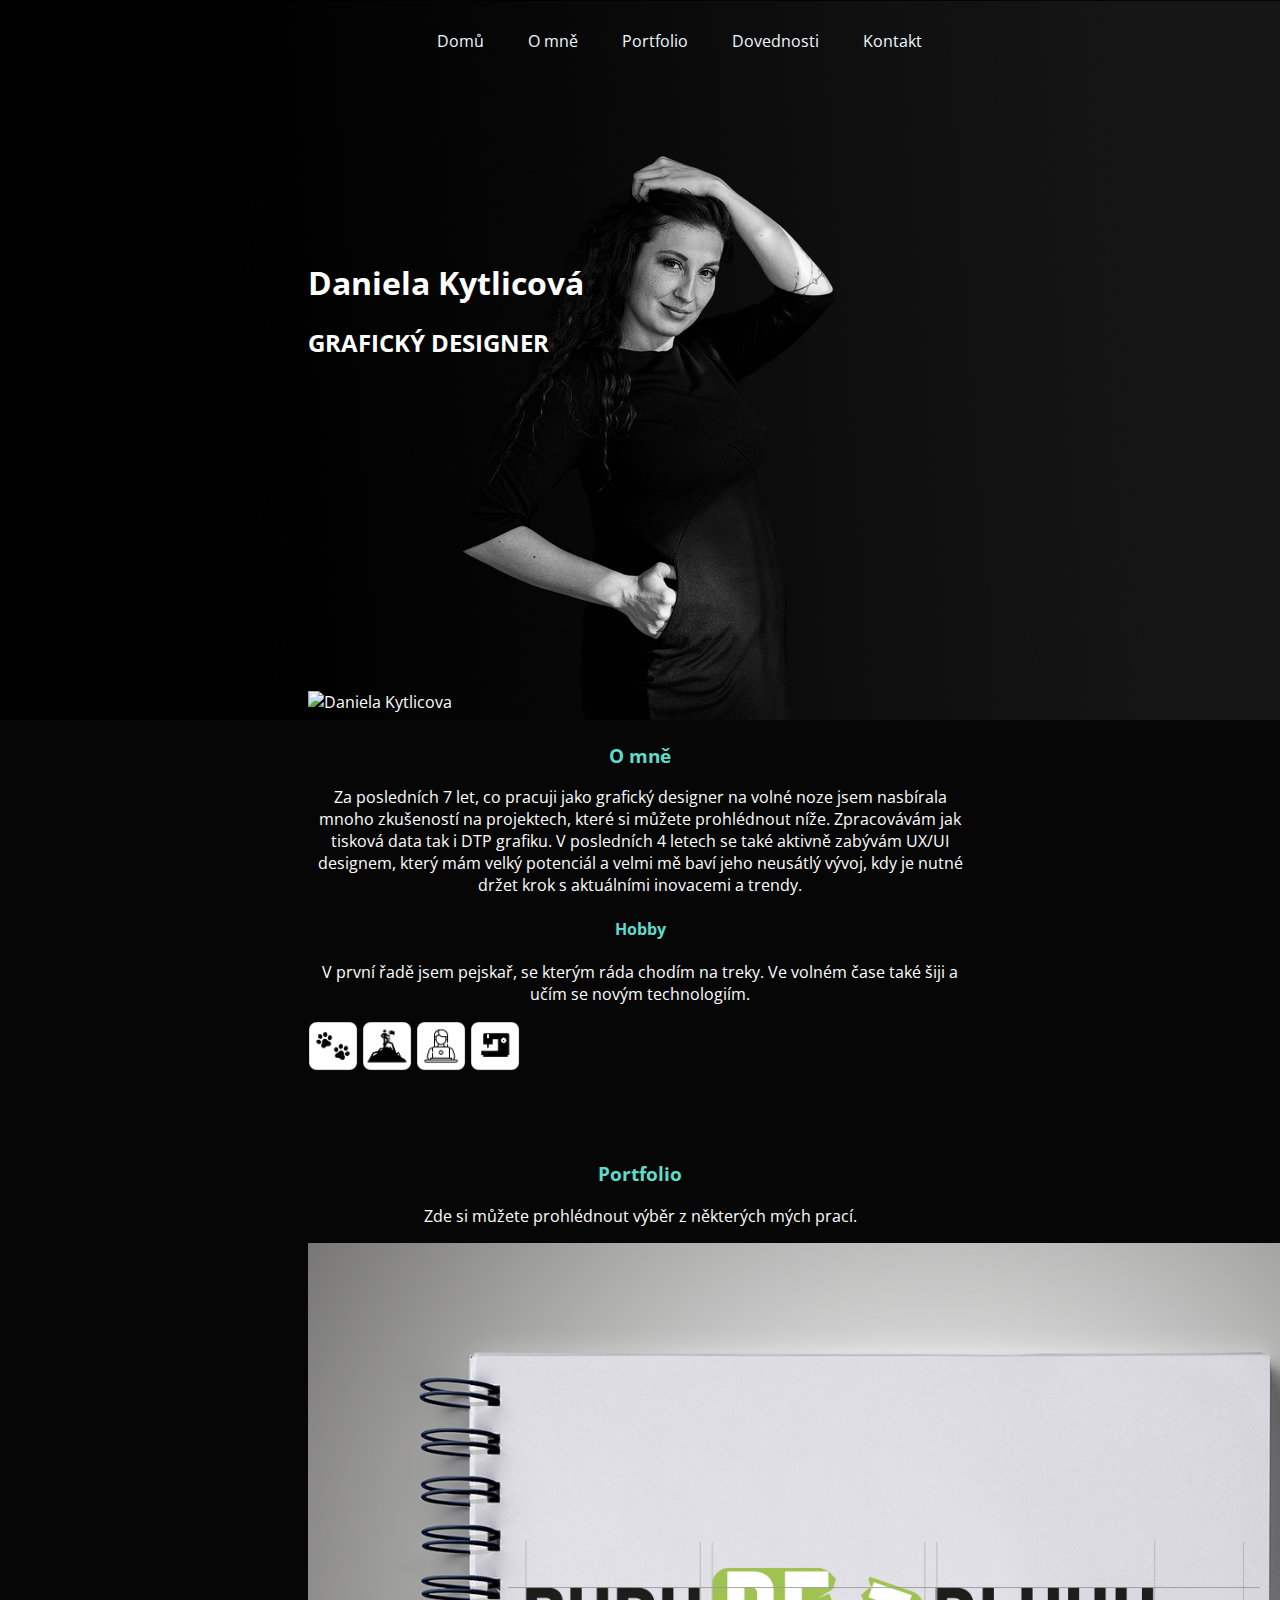
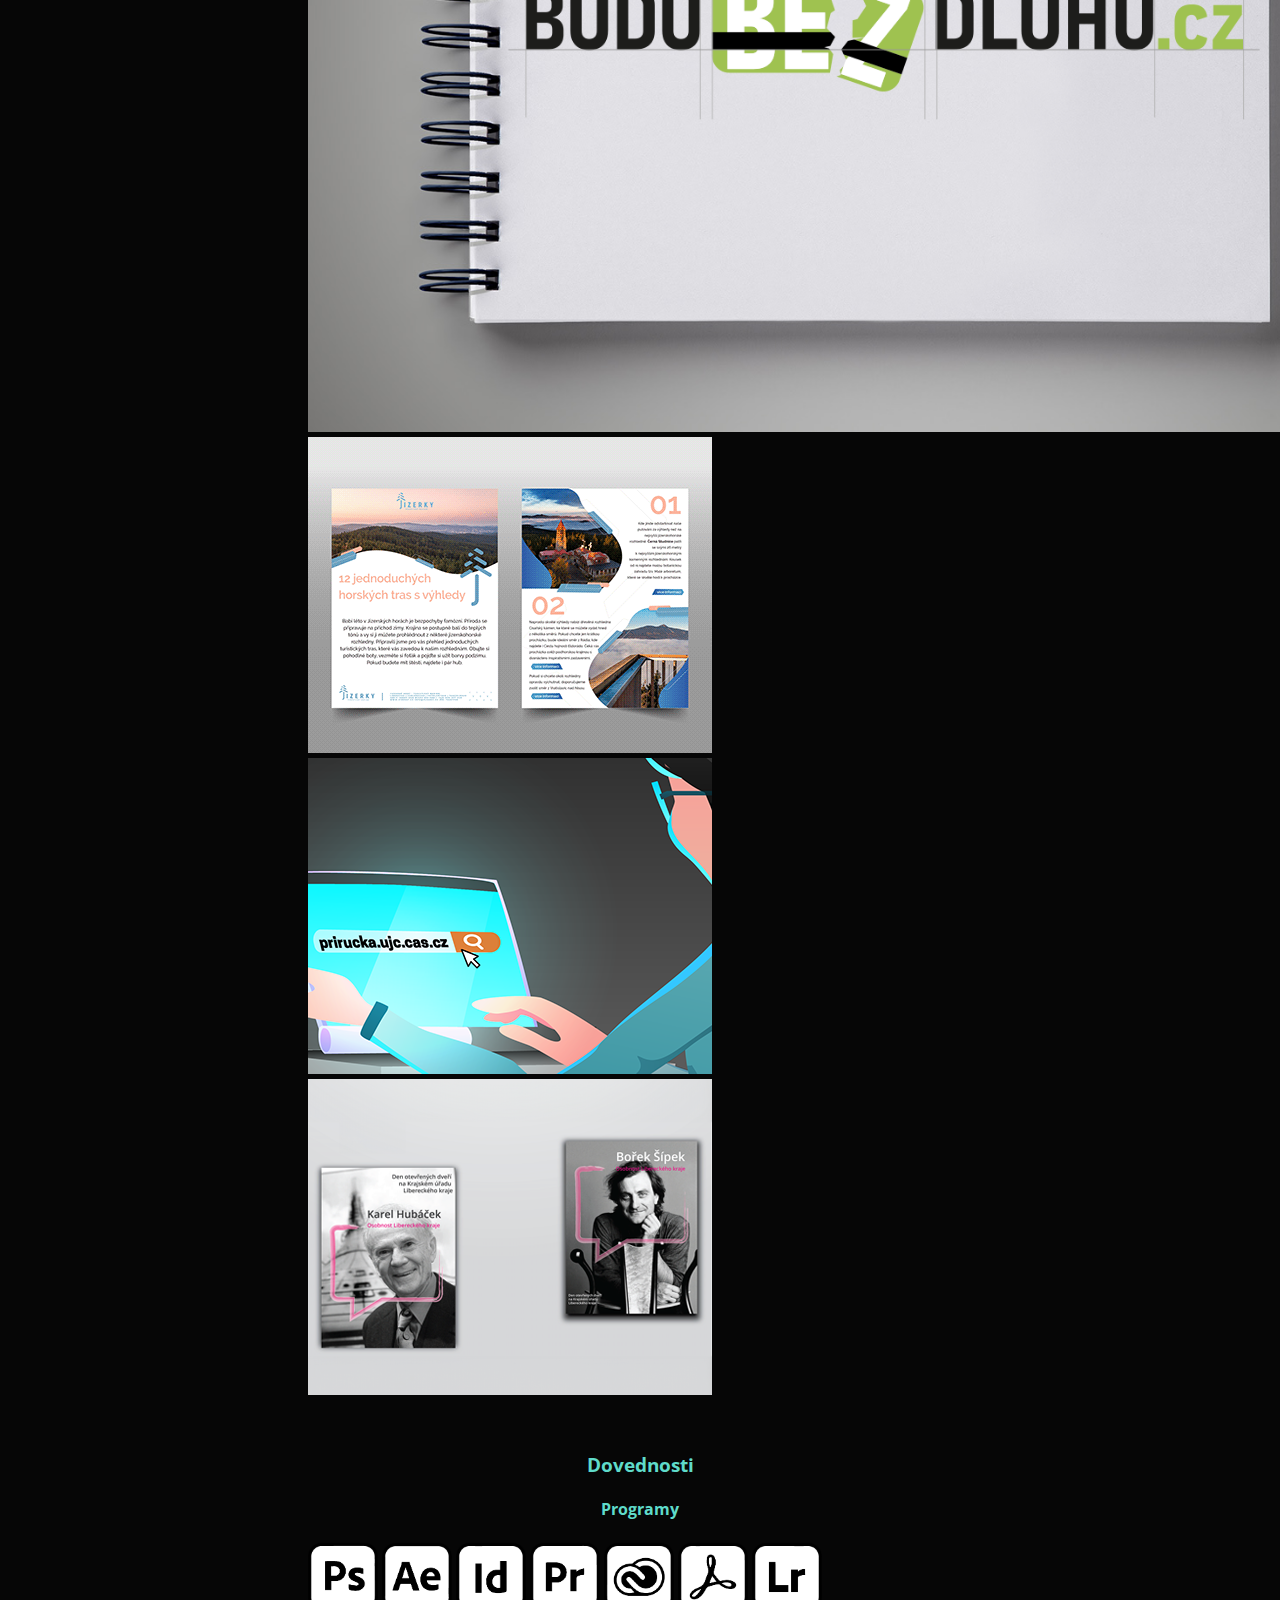
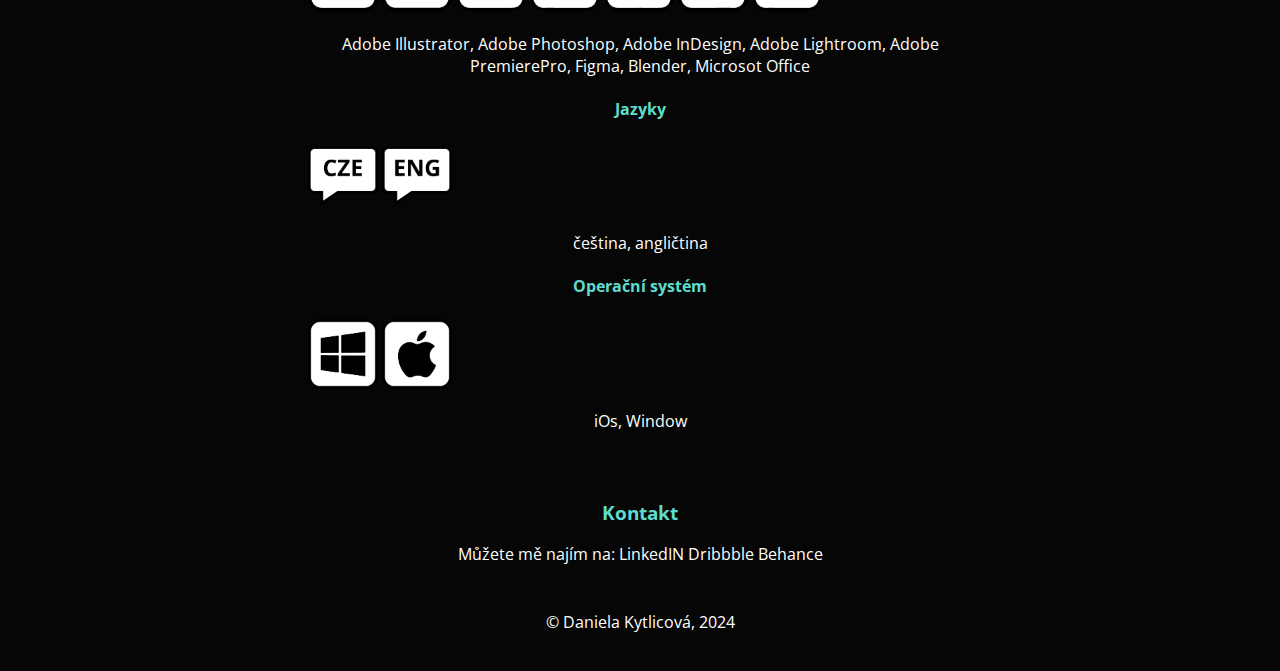
==== index.html @ 66c9d58a "vychozi projekt" ====
<!DOCTYPE html>
<html lang="en">
<head>
    <meta charset="UTF-8">
    <meta name="viewport" content="width=device-width, initial-scale=1.0">
    <title>Document</title>
    
<link rel="preconnect" href="https://fonts.googleapis.com">
<link rel="preconnect" href="https://fonts.gstatic.com" crossorigin>
<link href="https://fonts.googleapis.com/css2?family=Open+Sans:ital,wght@0,300..800;1,300..800&display=swap" rel="stylesheet">

    <link rel="stylesheet" href="style.css">
</head>
<body>
  
    <!--Menu-->
   <ul class="menu"> 
    <li><a href="domu">Domů </a></li> 
    <li><a href="omne">O mně</a></li> 
    <li><a href="portfolio">Portfolio</a></li> 
    <li><a href="dovednosti">Dovednosti</a></li>
    <li><a href="Kontakt">Kontakt</a></li>
</ul>
    <!--Odkazy
    <ul class="odkazy">
        <li><a href="https://www.dribbble.com/Vanilka"><img src="icony/dribbble.png" alt="icon dribbble"></a></li>
        <li><a href="https://www.linkedin.com/in/daniela-kytlicov%C3%A1-56506b101/"><img src="icony/linkedin.png" alt="icon Behance"></a></li>
        <li><a href="https://www.behance.net/Vanilie"><img src="icony/Behance.png" alt="icon Behance"></a></li>
    </ul>
-->
    <section class="domu">
    <h1>Daniela Kytlicová <br> </h1>
    <h2>GRAFICKÝ DESIGNER</h2>
</section>

    <!--O mně --> 
    <img class="foto-omne" src="obrazky/Portfolio foto.png" alt="Daniela Kytlicova">
    <section id="omne" class="omne">

    <h3>O mně</h3>
    <p>Za posledních 7 let, co pracuji jako grafický designer na volné noze jsem nasbírala mnoho zkušeností na projektech, které si můžete prohlédnout níže. Zpracovávám jak tisková data tak i DTP grafiku. V posledních 4 letech se také aktivně zabývám UX/UI designem, který mám velký potenciál a velmi mě baví jeho neusátlý vývoj,
    kdy je nutné držet krok s aktuálními inovacemi a trendy.</p>

    <h4>Hobby</h4>
    
    <p>V první řadě jsem pejskař, se kterým 
    ráda chodím na treky. Ve volném čase
    také šiji a učím se novým technologiím.</p>
    <img src="icony/dog.png" alt="icon dog paw">
    <img src="icony/advenrue.png" alt="icon adventure">
    <img src="icony/software.png" alt="icon pc working">
    <img src="icony/sew.png" alt="icon sewing">

</section>

    <!--Portfolio-->
    <section id="portfolio" class="portfolio">
    <h3>Portfolio</h3>
    <p>Zde si můžete prohlédnout výběr z některých mých prací. </p>
    <img class="budubezdluhu" src="obrazky/Portfolio (1).png" alt="Budu bez dluhu">
    <img src="obrazky/Portfolio (2).png" alt="Jizerky">
    <img src="obrazky/Portfolio (3).png" alt="Digitalni illustrace">
    <img src="obrazky/Portfolio (4).png" alt="krajské slavnosti libereckeho kraje">
</section>

    

    <!--Dovednosti-->
    <section id="dovednosti" class="dovednosti">  
    <h3>Dovednosti</h3>
    
    <h4>Programy</h4>
    <img src="icony/ADOBE ICONS-BW-09.png" alt="adobe icon">
    <img src="icony/ADOBE ICONS-BW-11.png" alt="adobe icon">
    <img src="icony/ADOBE ICONS-BW-12.png" alt="adobe icon">
    <img src="icony/ADOBE ICONS-BW-13.png" alt="adobe icon">
    <img src="icony/ADOBE ICONS-BW-14.png" alt="adobe icon">
    <img src="icony/ADOBE ICONS-BW-15.png" alt="adobe icon">
    <img src="icony/ADOBE ICONS-BW-16.png" alt="adobe icon">
 

    <p>Adobe Illustrator, Adobe Photoshop,
    Adobe InDesign, Adobe Lightroom, 
    Adobe PremierePro, Figma, Blender,
    Microsot Office</p>
    
    <h4>Jazyky</h4>
    <img src="icony/CZE.png" alt="icon CZ">
    <img src="icony/ENG.png" alt="icon ENG">
    <p>čeština, angličtina</p>
    
    <h4>Operační systém</h4>
    <img src="icony/microsoft.png" alt="icon microsoft">
    <img src="icony/ios.png" alt="icon iOS">
    <p>iOs, Window</p>
</section>   


    <section id="kontakt" class="kontakt">
    <h3>Kontakt</h3>
    <p>Můžete mě najím na: 
    
    LinkedIN Dribbble Behance </p>
</section>

<footer class="foter"> © Daniela Kytlicová, 2024 </footer>

</body>
</html>
---- style.css ----
body {
    color: white;
    background-color: #060606;
    background-image: url(obrazky/BCG.png);
    background-size: contain;
    background-repeat: no-repeat;
    font-family: "Open Sans", sans-serif;
    padding: 0 300px;
}
.menu li {
    display: inline-block;
 }
 .menu {
    text-align: right;
    padding: 10px;
    margin: 20px;

 }
 .menu a {
    color: aliceblue;
    text-decoration: none;
    padding: 20px;
 }
 p {
    text-align: center;
 }
/* .odkazy {
    margin-left: 0%;
 }
 .odkazy img {
    display: inline-block;
    width: 30px;
 }*/

 h1 {
    text-align: left;
 }
 .domu {
    margin: 30% 0 50% 0%;
 }
 h3,
 h4 {
    text-align: center;
    color: #5FDBCA;
 }

 .foto-omne {
    width: 300px;
    float: left
 }

 .omne {
    padding-top: 5%;
 }
 .omne img {
    width: 50px;

 }

 .portfolio {
    padding-top: 10%;
    clear: left;
 }

 .budubezdluhu {
    width: 1220px;
 }
 .dovednosti {
    padding-top: 5%;
 }
 .dovednosti img {
    width: 70px;
 }
 .kontakt {
    padding-top: 5%;
 }

 .foter {
    padding: 30px;
    text-align: center;
 }
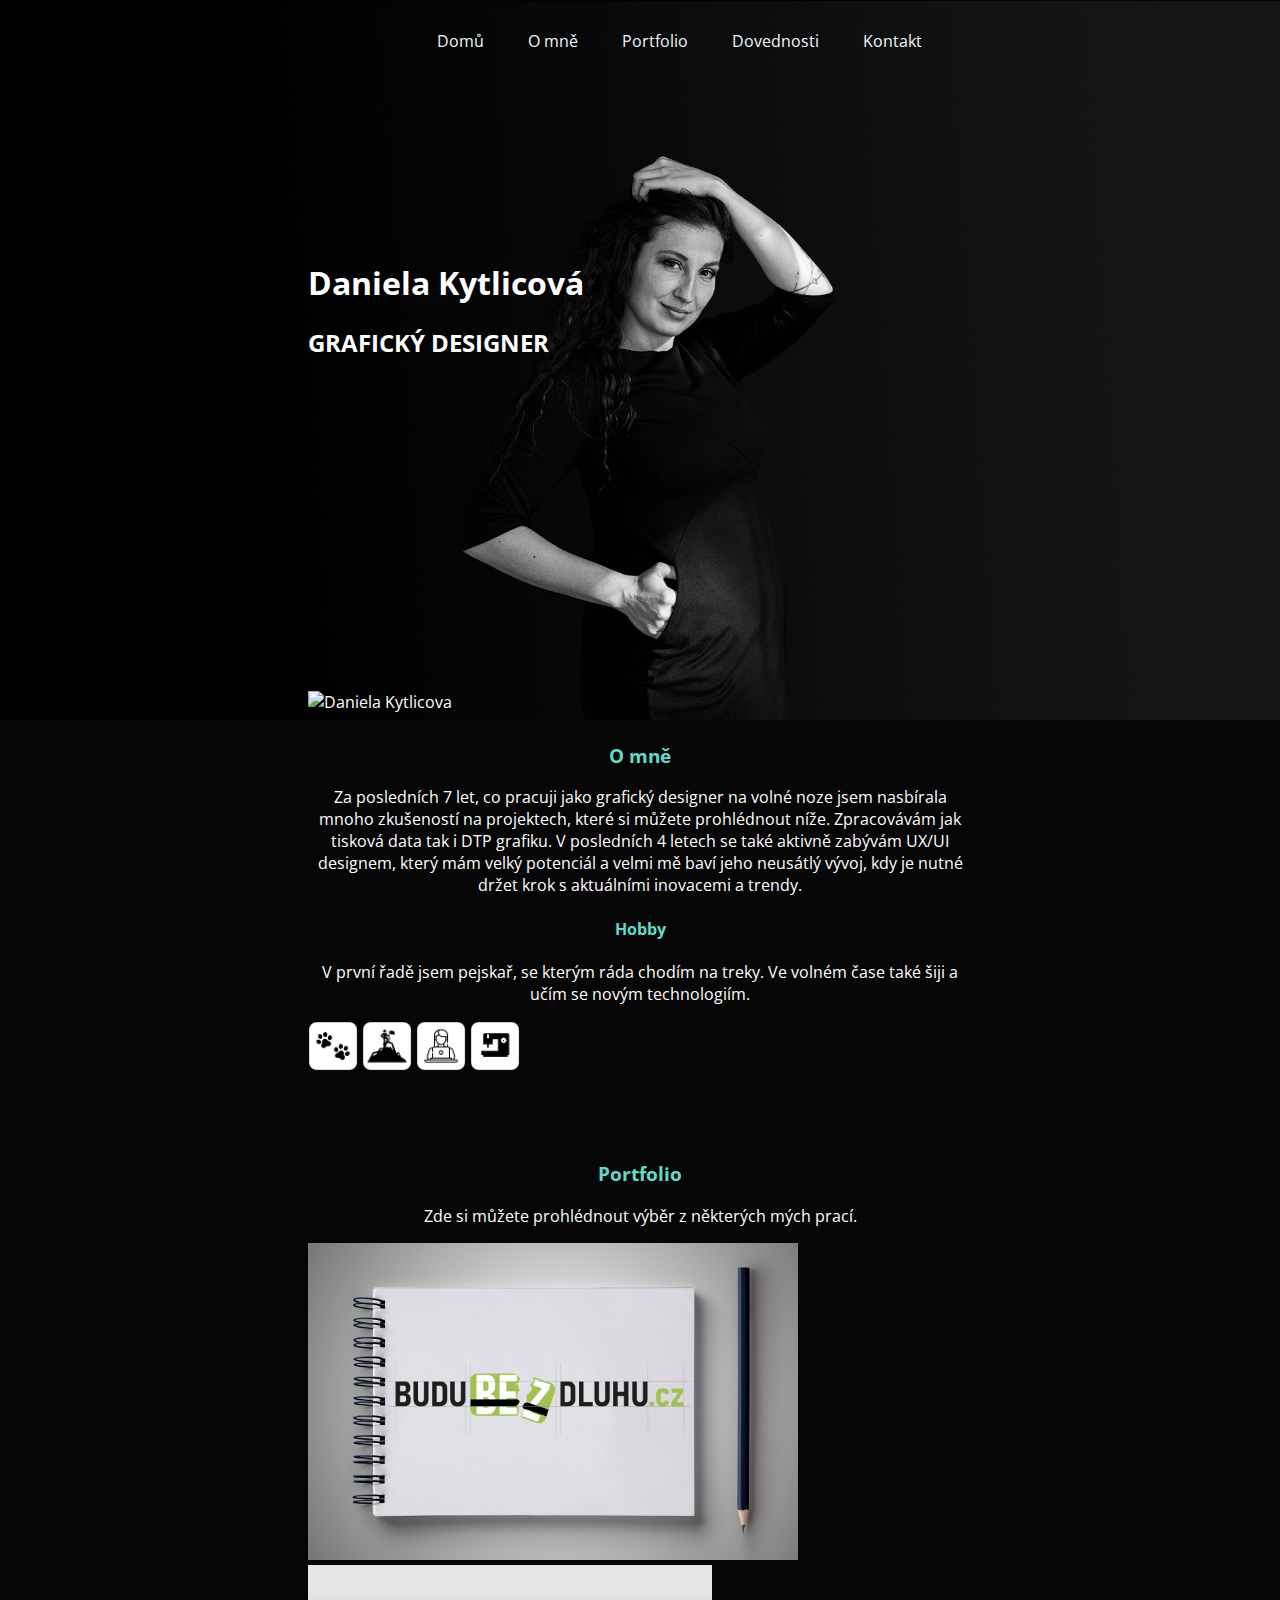
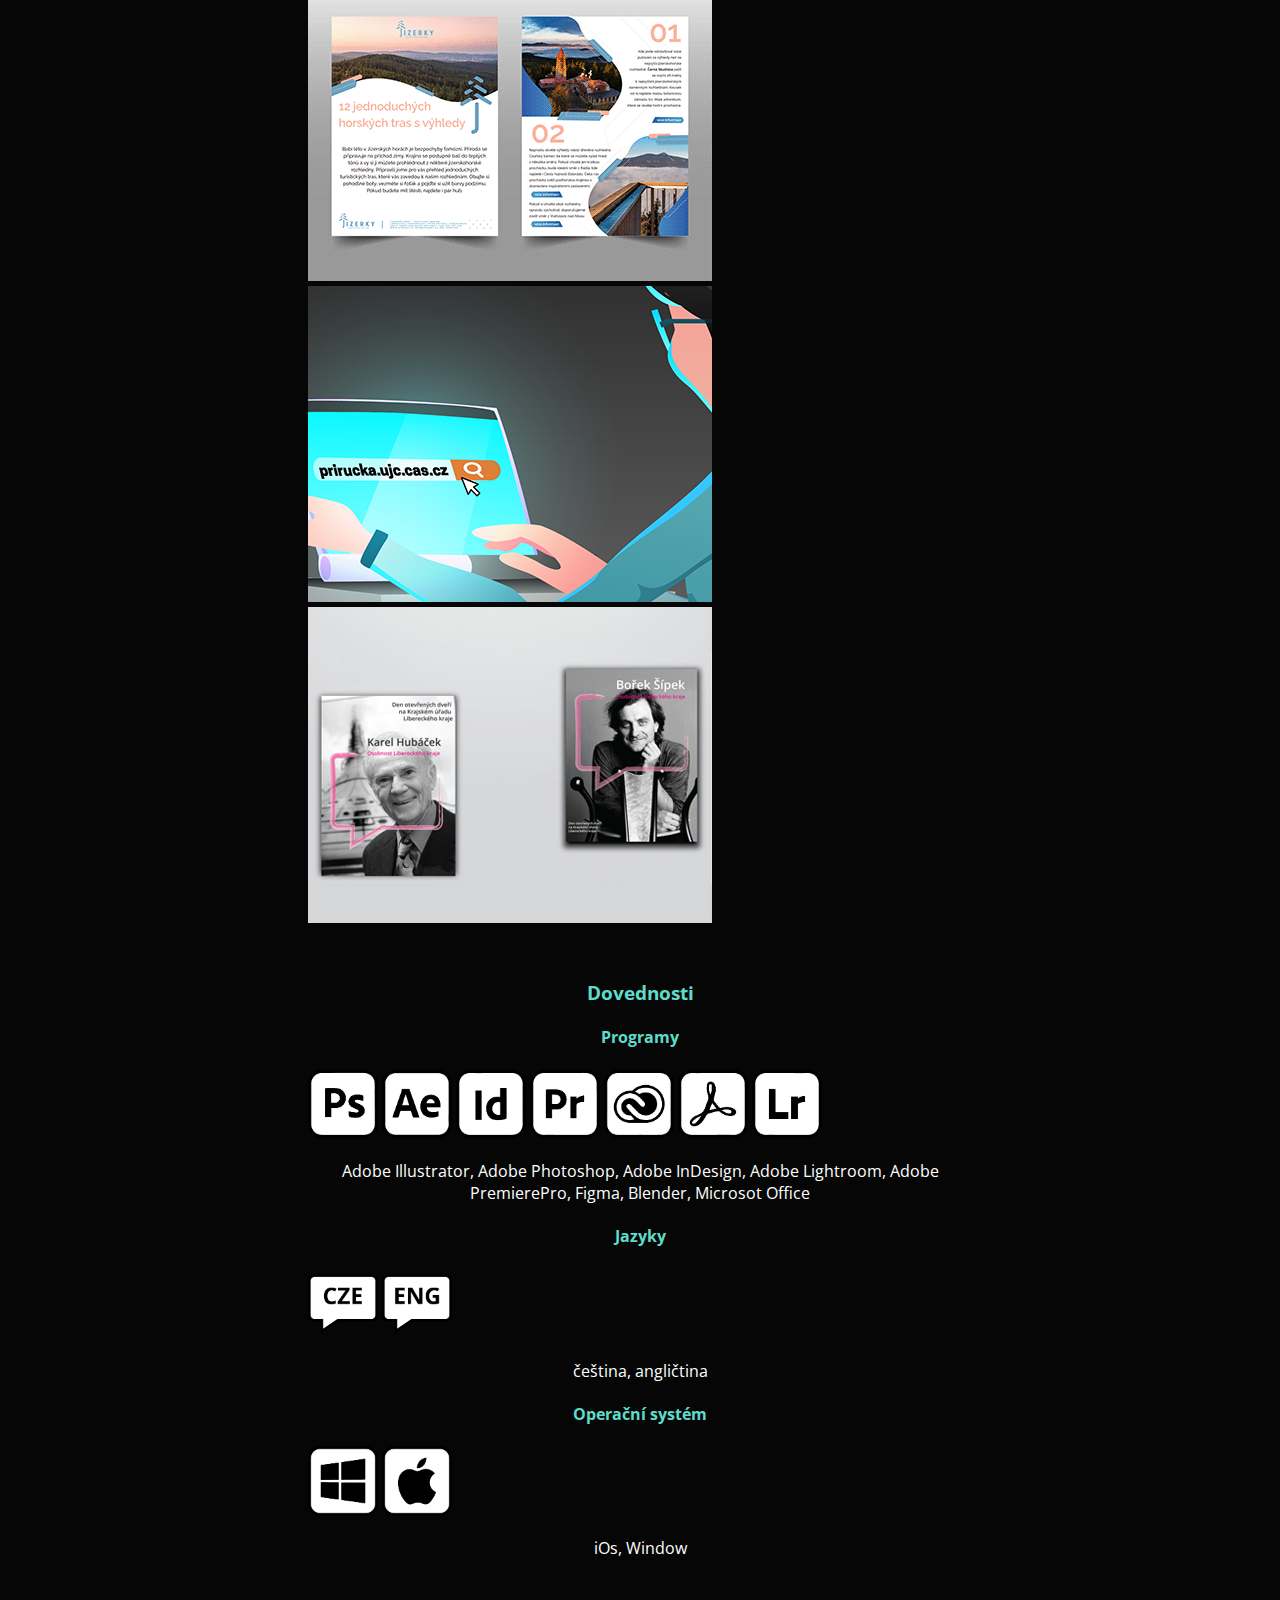
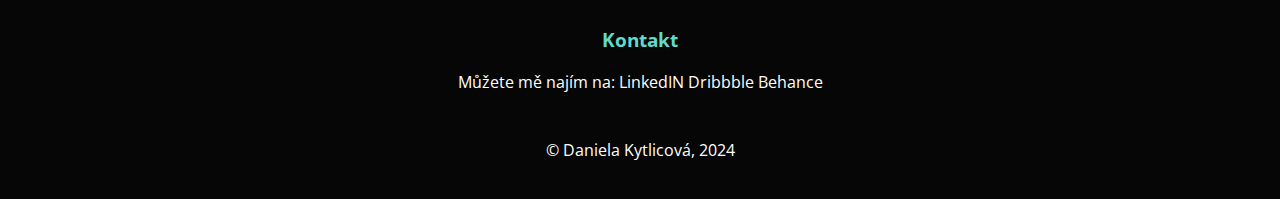
==== commit b508c100: "Aktualizace" ====
--- a/index.html
+++ b/index.html
@@ -3,7 +3,7 @@
 <head>
     <meta charset="UTF-8">
     <meta name="viewport" content="width=device-width, initial-scale=1.0">
-    <title>Document</title>
+    <title>Daniela Kytlicová</title>
     
 <link rel="preconnect" href="https://fonts.googleapis.com">
 <link rel="preconnect" href="https://fonts.gstatic.com" crossorigin>
--- a/style.css
+++ b/style.css
@@ -63,7 +63,7 @@
  }
 
  .budubezdluhu {
-    width: 1220px;
+    width: 490px;
  }
  .dovednosti {
     padding-top: 5%;
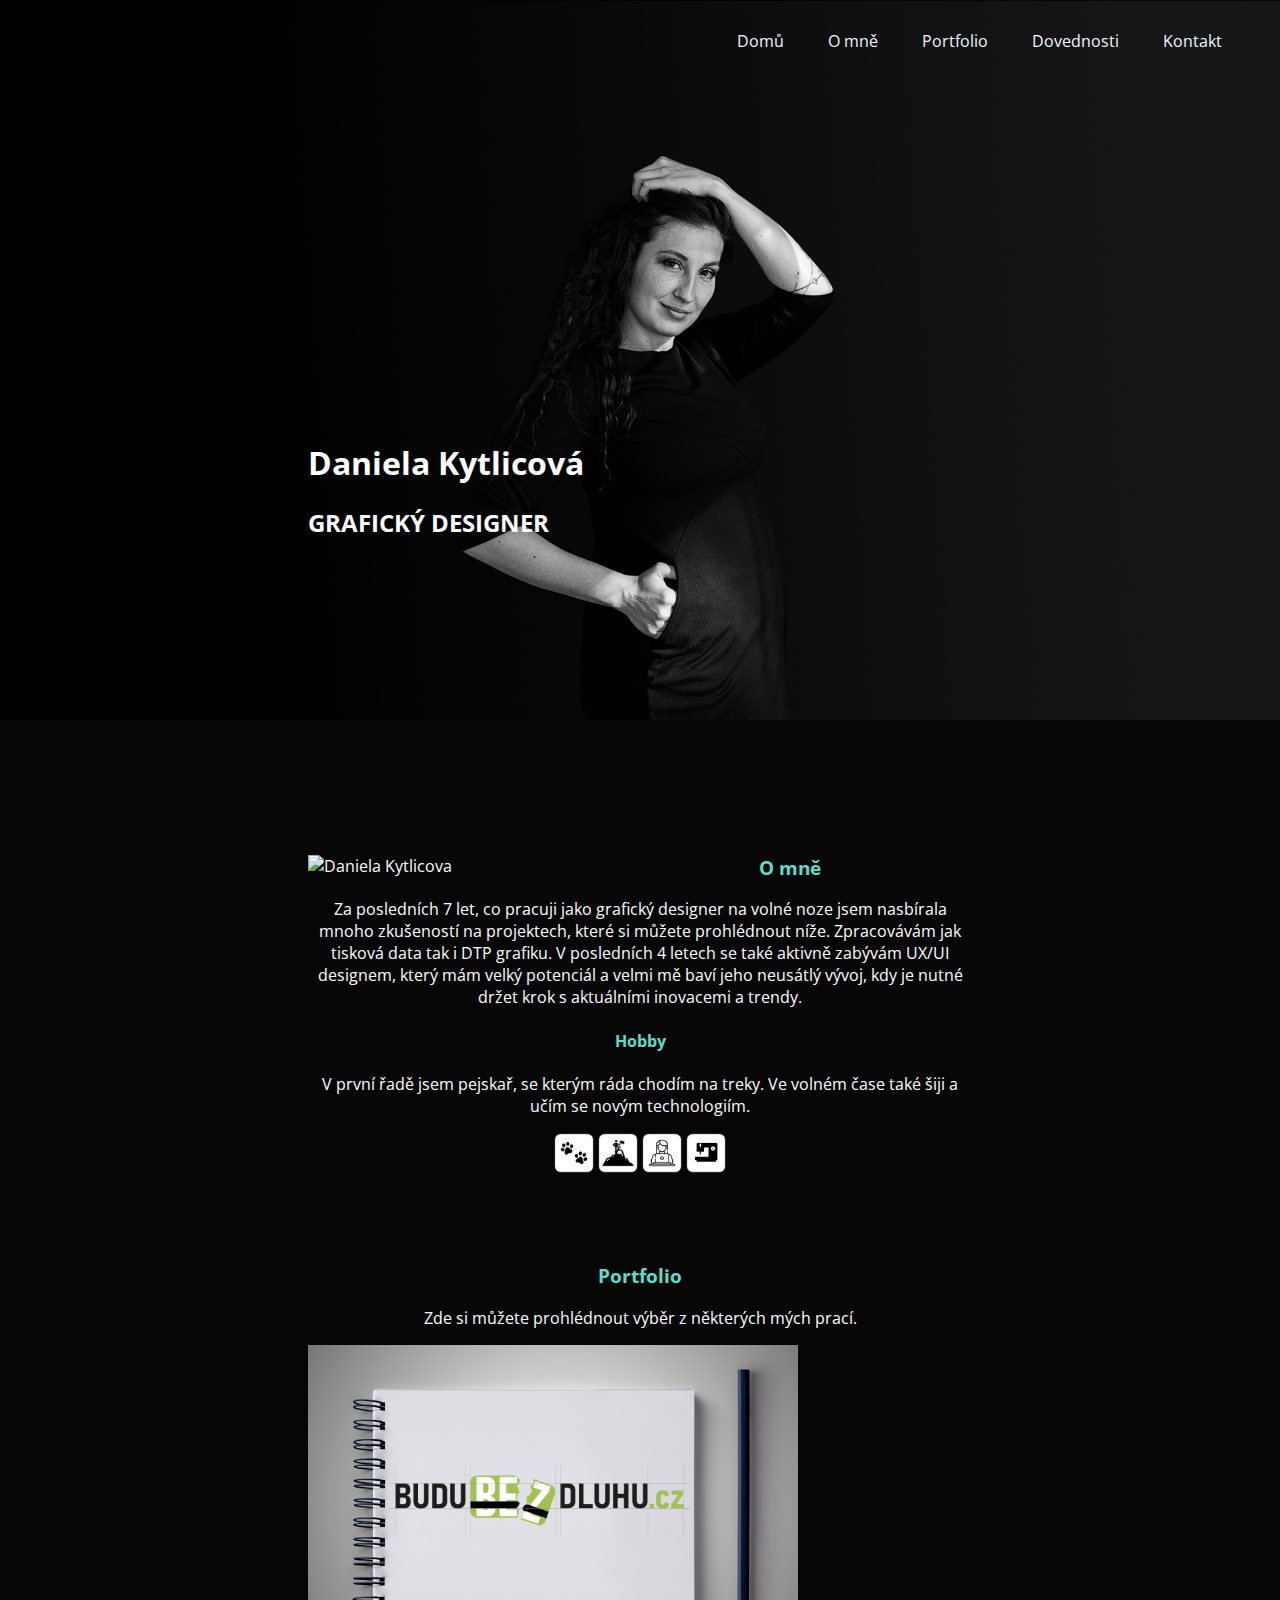
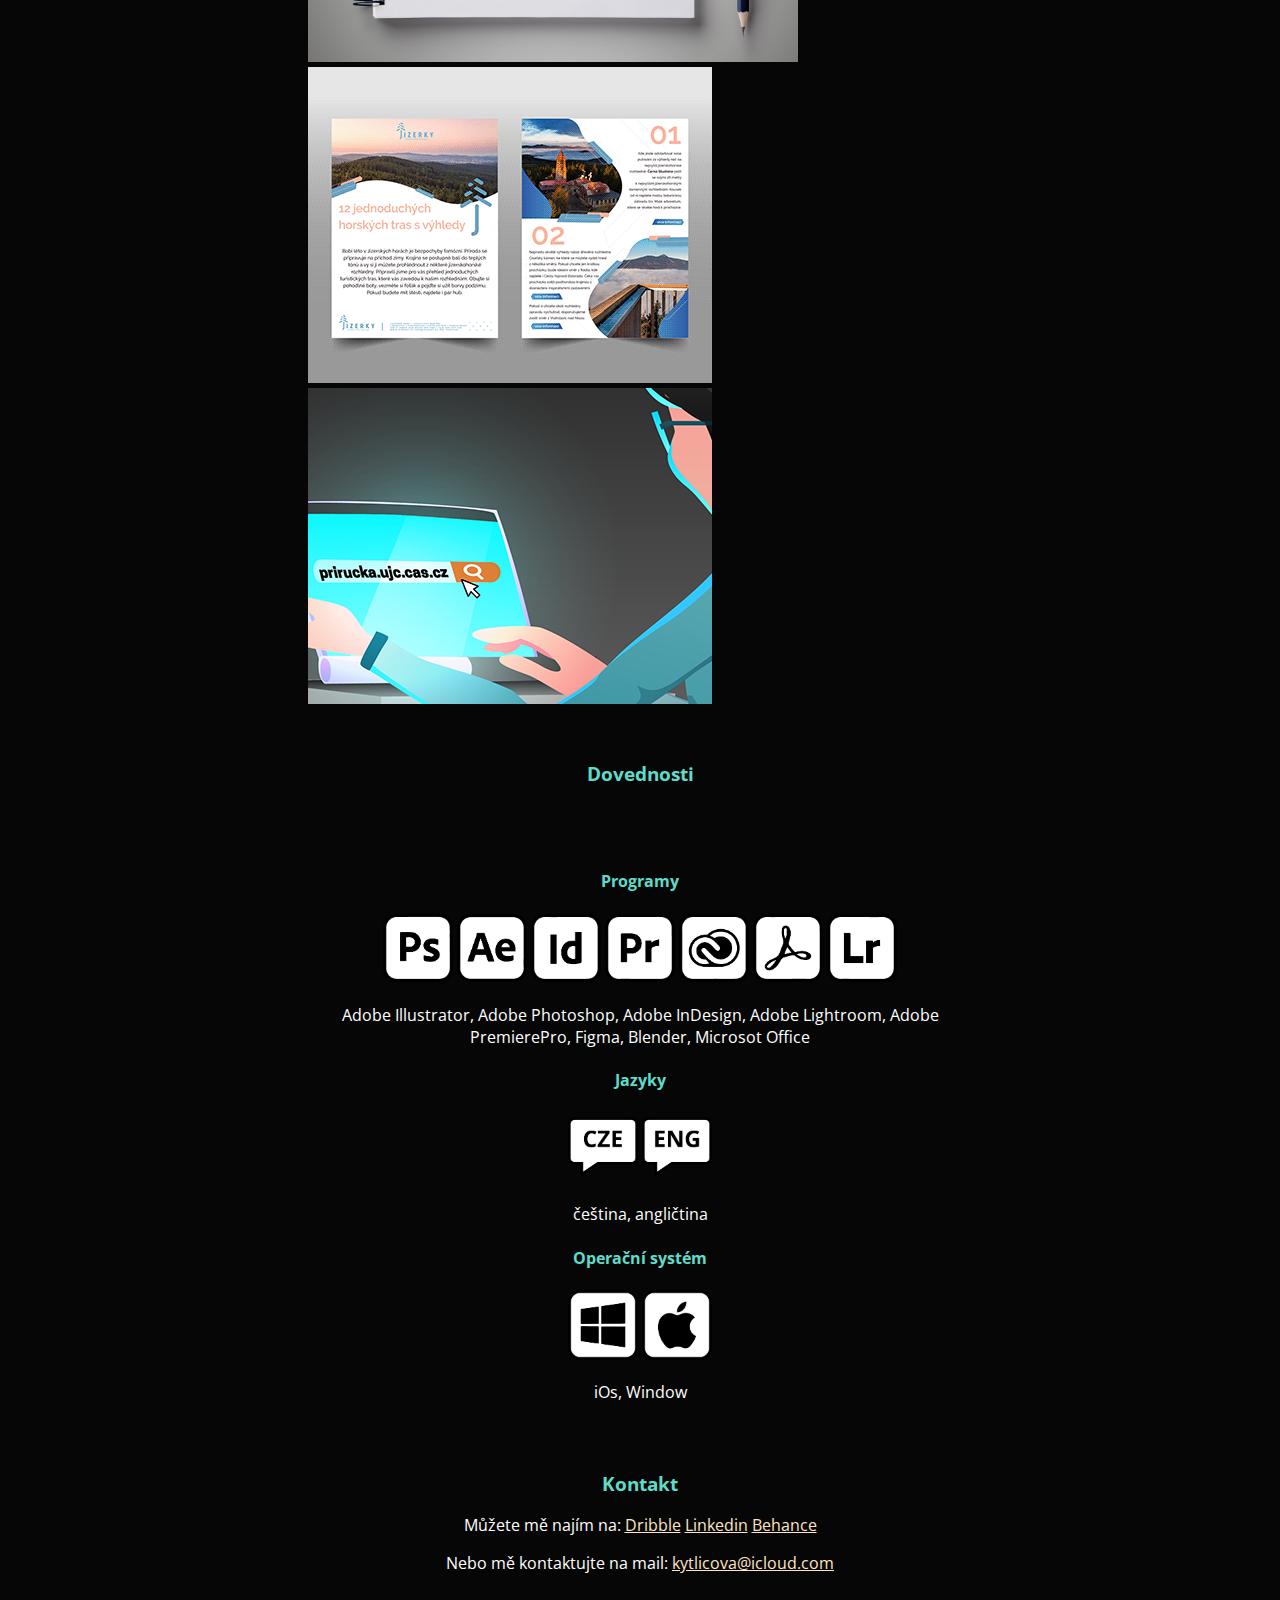
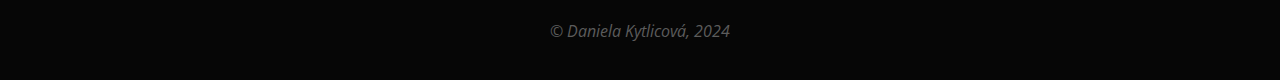
==== commit fe48ea5f: "final" ====
--- a/index.html
+++ b/index.html
@@ -21,19 +21,24 @@
     <li><a href="dovednosti">Dovednosti</a></li>
     <li><a href="Kontakt">Kontakt</a></li>
 </ul>
-    <!--Odkazy
+    
+<!--<div>
     <ul class="odkazy">
         <li><a href="https://www.dribbble.com/Vanilka"><img src="icony/dribbble.png" alt="icon dribbble"></a></li>
         <li><a href="https://www.linkedin.com/in/daniela-kytlicov%C3%A1-56506b101/"><img src="icony/linkedin.png" alt="icon Behance"></a></li>
         <li><a href="https://www.behance.net/Vanilie"><img src="icony/Behance.png" alt="icon Behance"></a></li>
     </ul>
+</div>
 -->
+
     <section class="domu">
     <h1>Daniela Kytlicová <br> </h1>
     <h2>GRAFICKÝ DESIGNER</h2>
 </section>
 
+
     <!--O mně --> 
+<div class="omne-box">
     <img class="foto-omne" src="obrazky/Portfolio foto.png" alt="Daniela Kytlicova">
     <section id="omne" class="omne">
 
@@ -46,10 +51,12 @@
     <p>V první řadě jsem pejskař, se kterým 
     ráda chodím na treky. Ve volném čase
     také šiji a učím se novým technologiím.</p>
+<div class="ikony4">
     <img src="icony/dog.png" alt="icon dog paw">
     <img src="icony/advenrue.png" alt="icon adventure">
     <img src="icony/software.png" alt="icon pc working">
     <img src="icony/sew.png" alt="icon sewing">
+</div>
 
 </section>
 
@@ -60,16 +67,21 @@
     <img class="budubezdluhu" src="obrazky/Portfolio (1).png" alt="Budu bez dluhu">
     <img src="obrazky/Portfolio (2).png" alt="Jizerky">
     <img src="obrazky/Portfolio (3).png" alt="Digitalni illustrace">
-    <img src="obrazky/Portfolio (4).png" alt="krajské slavnosti libereckeho kraje">
+
 </section>
 
     
 
     <!--Dovednosti-->
-    <section id="dovednosti" class="dovednosti">  
-    <h3>Dovednosti</h3>
+    <section class="dovednosti">  
+    <div class="nadpis">
+        <h3>Dovednosti</h3><br><br>
+    </div>
     
-    <h4>Programy</h4>
+    <div class="programy">
+        <h4>Programy</h4>
+    </div>
+    <div class="ikony">
     <img src="icony/ADOBE ICONS-BW-09.png" alt="adobe icon">
     <img src="icony/ADOBE ICONS-BW-11.png" alt="adobe icon">
     <img src="icony/ADOBE ICONS-BW-12.png" alt="adobe icon">
@@ -77,30 +89,38 @@
     <img src="icony/ADOBE ICONS-BW-14.png" alt="adobe icon">
     <img src="icony/ADOBE ICONS-BW-15.png" alt="adobe icon">
     <img src="icony/ADOBE ICONS-BW-16.png" alt="adobe icon">
- 
+</div>
 
     <p>Adobe Illustrator, Adobe Photoshop,
     Adobe InDesign, Adobe Lightroom, 
     Adobe PremierePro, Figma, Blender,
     Microsot Office</p>
+ 
     
     <h4>Jazyky</h4>
+<div class="ikony2">   
     <img src="icony/CZE.png" alt="icon CZ">
     <img src="icony/ENG.png" alt="icon ENG">
     <p>čeština, angličtina</p>
-    
+</div>     
+
+<div class="ikony3">
     <h4>Operační systém</h4>
     <img src="icony/microsoft.png" alt="icon microsoft">
     <img src="icony/ios.png" alt="icon iOS">
     <p>iOs, Window</p>
-</section>   
+</div>  
 
-
+</section> 
     <section id="kontakt" class="kontakt">
     <h3>Kontakt</h3>
     <p>Můžete mě najím na: 
     
-    LinkedIN Dribbble Behance </p>
+        <a href="https://www.dribbble.com/Vanilka">Dribble</a>
+        <a href="https://www.linkedin.com/in/daniela-kytlicov%C3%A1-56506b101/">Linkedin</a> 
+        <a href="https://www.behance.net/Vanilie">Behance</a>
+    </p>
+    <p> Nebo mě kontaktujte na mail: <a href="mailto:kytlicova@icloud.com">kytlicova@icloud.com</a></p>
 </section>
 
 <footer class="foter"> © Daniela Kytlicová, 2024 </footer>
--- a/style.css
+++ b/style.css
@@ -5,7 +5,13 @@
     background-size: contain;
     background-repeat: no-repeat;
     font-family: "Open Sans", sans-serif;
-    padding: 0 300px;
+
+
+
+}
+.domu {
+   padding: 0 300px;
+   margin: 30% 0 25% 0%;
 }
 .menu li {
     display: inline-block;
@@ -24,20 +30,20 @@
  p {
     text-align: center;
  }
-/* .odkazy {
+ .odkazy {
     margin-left: 0%;
  }
- .odkazy img {
+ /*.odkazy img {
     display: inline-block;
     width: 30px;
- }*/
+    align-items: right;
+ }
+ */
 
  h1 {
     text-align: left;
  }
- .domu {
-    margin: 30% 0 50% 0%;
- }
+
  h3,
  h4 {
     text-align: center;
@@ -48,34 +54,63 @@
     width: 300px;
     float: left
  }
+.omne-box{
+   padding: 0 300px;
+}
+ .omne {
+   display: block;
 
- .omne {
-    padding-top: 5%;
  }
  .omne img {
-    width: 50px;
+    width: 6%;
 
  }
 
  .portfolio {
+   display: block;
     padding-top: 10%;
     clear: left;
+
  }
 
  .budubezdluhu {
     width: 490px;
  }
+
  .dovednosti {
     padding-top: 5%;
+    align-items: center;
  }
+
  .dovednosti img {
+
     width: 70px;
  }
+
+.ikony,
+.ikony2,
+.ikony3,
+.ikony4{
+   text-align: center;
+}
+
+ .jazyky img {
+   width: 5px;
+ }
+
  .kontakt {
     padding-top: 5%;
  }
+ .kontakt a {
+   color: bisque;
+ }
 
  .foter {
+   font-style: italic;
+   display: block;
     padding: 30px;
     text-align: center;
+    color: rgb(92, 92, 92);
+
+
  }